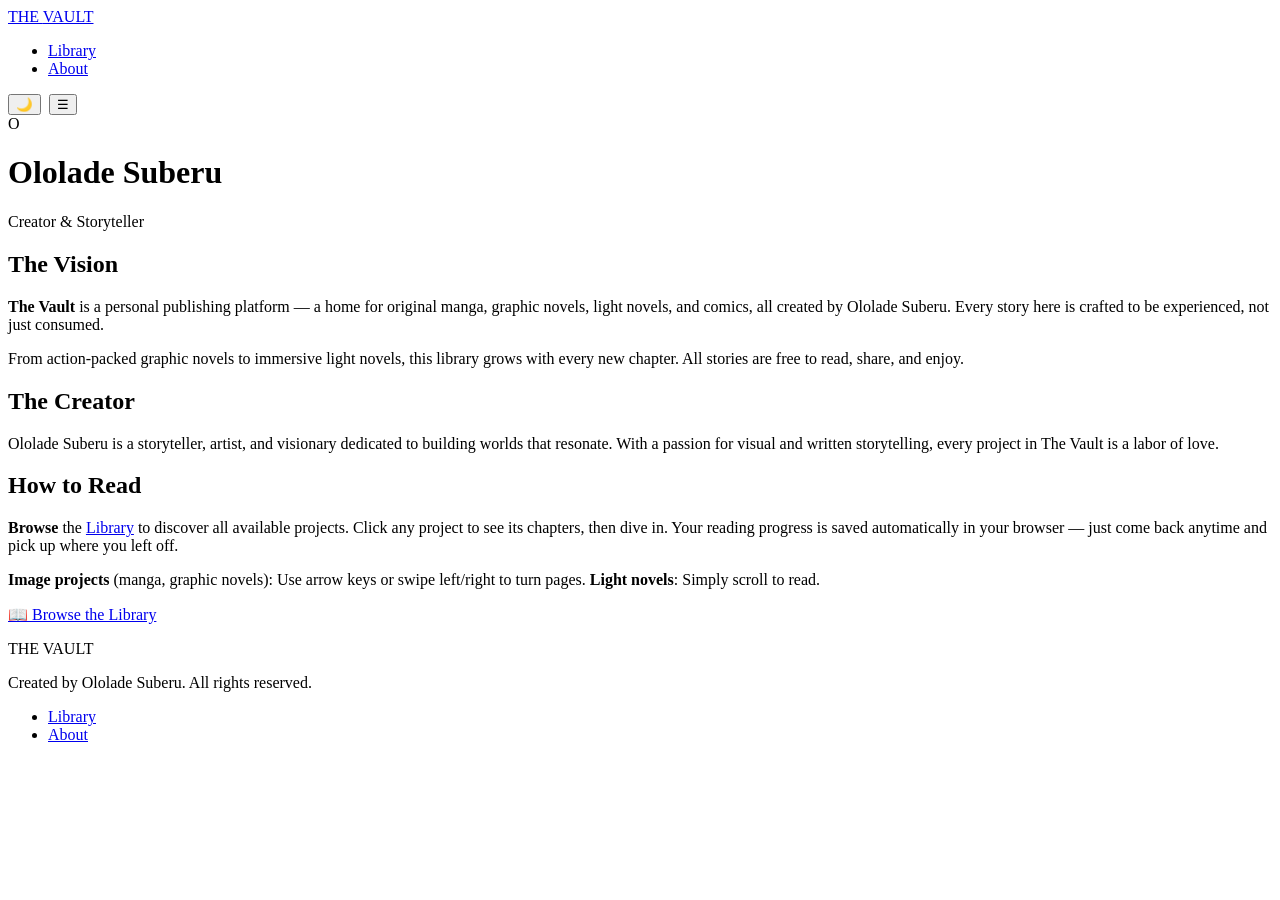
==== about.html @ 8b7f1907 "Add files via upload" ====
<!DOCTYPE html>
<html lang="en" data-theme="dark">
<head>
  <meta charset="UTF-8">
  <meta name="viewport" content="width=device-width, initial-scale=1.0, viewport-fit=cover">
  <title>About — The Vault</title>
  <link rel="stylesheet" href="css/styles.css">
  <link rel="manifest" href="manifest.json">
</head>
<body>
  <nav class="nav">
    <a href="index.html" class="nav-logo" id="siteLogo">THE <span>VAULT</span></a>
    <ul class="nav-links" id="navLinks">
      <li><a href="index.html">Library</a></li>
      <li><a href="about.html" class="active">About</a></li>
    </ul>
    <div style="display:flex;align-items:center;gap:8px;">
      <button class="theme-toggle" id="themeToggle" aria-label="Toggle theme">🌙</button>
      <button class="nav-toggle" id="navToggle" aria-label="Menu">☰</button>
    </div>
  </nav>

  <div class="about-hero halftone">
    <div class="about-avatar" id="authorAvatar">O</div>
    <h1 class="about-name">Ololade Suberu</h1>
    <p class="about-role">Creator &amp; Storyteller</p>
  </div>

  <div class="about-content">
    <div class="about-section animate-in">
      <h2>The Vision</h2>
      <p><strong>The Vault</strong> is a personal publishing platform — a home for original manga, graphic novels, light novels, and comics, all created by Ololade Suberu. Every story here is crafted to be experienced, not just consumed.</p>
      <p class="mt-2">From action-packed graphic novels to immersive light novels, this library grows with every new chapter. All stories are free to read, share, and enjoy.</p>
    </div>
    <div class="about-section animate-in">
      <h2>The Creator</h2>
      <p>Ololade Suberu is a storyteller, artist, and visionary dedicated to building worlds that resonate. With a passion for visual and written storytelling, every project in The Vault is a labor of love.</p>
    </div>
    <div class="about-section animate-in">
      <h2>How to Read</h2>
      <p><strong>Browse</strong> the <a href="index.html">Library</a> to discover all available projects. Click any project to see its chapters, then dive in. Your reading progress is saved automatically in your browser — just come back anytime and pick up where you left off.</p>
      <p class="mt-2"><strong>Image projects</strong> (manga, graphic novels): Use arrow keys or swipe left/right to turn pages. <strong>Light novels</strong>: Simply scroll to read.</p>
    </div>
    <div class="social-links" id="socialLinks"></div>
    <div class="text-center mt-4">
      <a href="index.html" class="btn btn-primary">📖 Browse the Library</a>
    </div>
  </div>

  <footer class="site-footer">
    <p class="footer-logo">THE <span>VAULT</span></p>
    <p class="footer-text">Created by Ololade Suberu. All rights reserved.</p>
    <ul class="footer-links">
      <li><a href="index.html">Library</a></li>
      <li><a href="about.html">About</a></li>
    </ul>
  </footer>
  <div class="toast-container" id="toastContainer"></div>
  <script src="js/config.js"></script>
  <script src="js/app.js"></script>
  <script>document.addEventListener('DOMContentLoaded',()=>{App.init();App.renderSocialLinks('socialLinks');});</script>
</body>
</html>
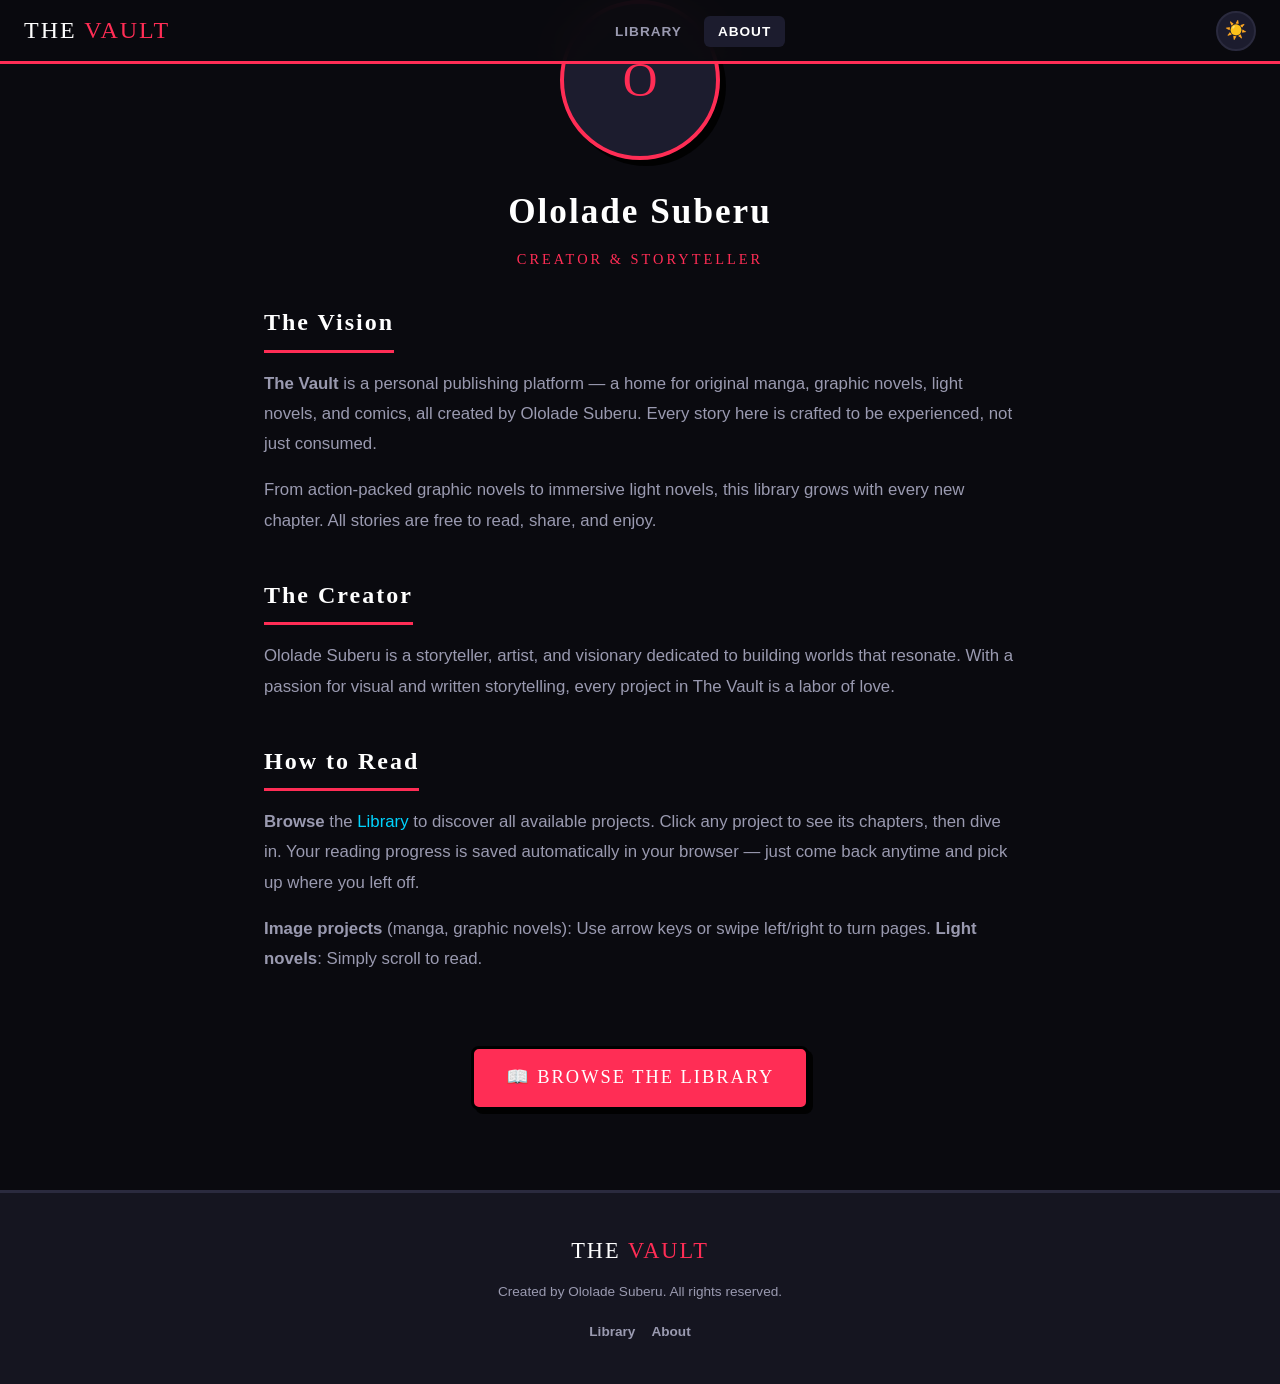
==== commit cedc9296: "Add files via upload" ====
--- a/about.html
+++ b/about.html
@@ -4,7 +4,7 @@
   <meta charset="UTF-8">
   <meta name="viewport" content="width=device-width, initial-scale=1.0, viewport-fit=cover">
   <title>About — The Vault</title>
-  <link rel="stylesheet" href="css/styles.css">
+  <link rel="stylesheet" href="styles.css">
   <link rel="manifest" href="manifest.json">
 </head>
 <body>
@@ -56,8 +56,8 @@
     </ul>
   </footer>
   <div class="toast-container" id="toastContainer"></div>
-  <script src="js/config.js"></script>
-  <script src="js/app.js"></script>
+  <script src="config.js"></script>
+  <script src="app.js"></script>
   <script>document.addEventListener('DOMContentLoaded',()=>{App.init();App.renderSocialLinks('socialLinks');});</script>
 </body>
 </html>
--- a/styles.css
+++ b/styles.css
@@ -0,0 +1,257 @@
+/* ============================================================
+   THE VAULT — Multi-Project Comic Pop-Art Theme
+   ============================================================ */
+@import url('https://fonts.googleapis.com/css2?family=Bangers&family=Nunito:wght@400;600;700;800&family=Permanent+Marker&family=Merriweather:ital,wght@0,400;0,700;1,400&display=swap');
+
+:root {
+  --primary:#FF2D55; --secondary:#FFD60A; --tertiary:#00D4FF;
+  --accent:#7B2FF7; --success:#30D158;
+  --bg:#0a0a0f; --bg-card:#151520; --bg-surface:#1c1c2e;
+  --text:#FFFFFF; --text-muted:#9a9ab0; --border:#2a2a3e;
+  --shadow:4px 4px 0 rgba(0,0,0,.9); --shadow-lg:6px 6px 0 rgba(0,0,0,.9);
+  --font-display:'Bangers',cursive; --font-body:'Nunito',sans-serif;
+  --font-accent:'Permanent Marker',cursive; --font-serif:'Merriweather',serif;
+  --nav-height:64px; --radius:12px; --transition:.25s cubic-bezier(.4,0,.2,1);
+}
+[data-theme="light"]{
+  --bg:#f5f3ee; --bg-card:#ffffff; --bg-surface:#ede9e1;
+  --text:#1a1a1a; --text-muted:#666; --border:#ddd;
+  --shadow:4px 4px 0 rgba(0,0,0,.15); --shadow-lg:6px 6px 0 rgba(0,0,0,.15);
+}
+
+*,*::before,*::after{margin:0;padding:0;box-sizing:border-box;}
+html{scroll-behavior:smooth;-webkit-text-size-adjust:100%;}
+body{font-family:var(--font-body);background:var(--bg);color:var(--text);line-height:1.6;overflow-x:hidden;min-height:100vh;transition:background var(--transition),color var(--transition);}
+a{color:var(--tertiary);text-decoration:none;transition:color var(--transition);}
+a:hover{color:var(--secondary);}
+img{max-width:100%;height:auto;display:block;}
+button{cursor:pointer;font-family:inherit;}
+
+/* Halftone & Speed Lines */
+.halftone{position:relative;}
+.halftone::before{content:'';position:absolute;inset:0;background-image:radial-gradient(circle,var(--primary) .6px,transparent .6px);background-size:10px 10px;opacity:.06;pointer-events:none;z-index:0;}
+.halftone>*{position:relative;z-index:1;}
+.speed-lines{background-image:repeating-linear-gradient(-45deg,transparent,transparent 8px,rgba(255,45,85,.04) 8px,rgba(255,45,85,.04) 9px);}
+
+/* Navigation */
+.nav{position:fixed;top:0;left:0;right:0;height:var(--nav-height);background:rgba(10,10,15,.92);backdrop-filter:blur(16px);-webkit-backdrop-filter:blur(16px);border-bottom:3px solid var(--primary);display:flex;align-items:center;justify-content:space-between;padding:0 24px;z-index:1000;transition:background var(--transition);}
+[data-theme="light"] .nav{background:rgba(245,243,238,.92);}
+.nav-logo{font-family:var(--font-display);font-size:1.5rem;color:var(--text);letter-spacing:2px;text-transform:uppercase;}
+.nav-logo span{color:var(--primary);}
+.nav-links{display:flex;gap:8px;align-items:center;list-style:none;}
+.nav-links a{color:var(--text-muted);font-weight:700;font-size:.85rem;text-transform:uppercase;letter-spacing:1px;padding:8px 14px;border-radius:6px;transition:all var(--transition);}
+.nav-links a:hover,.nav-links a.active{color:var(--text);background:var(--bg-surface);}
+.theme-toggle{background:var(--bg-surface);border:2px solid var(--border);color:var(--text);width:40px;height:40px;border-radius:50%;display:flex;align-items:center;justify-content:center;font-size:1.1rem;transition:all var(--transition);}
+.theme-toggle:hover{border-color:var(--secondary);transform:rotate(20deg);}
+.nav-toggle{display:none;background:none;border:none;color:var(--text);font-size:1.5rem;padding:8px;}
+
+/* Hero */
+.hero{min-height:55vh;display:flex;flex-direction:column;align-items:center;justify-content:center;text-align:center;padding:calc(var(--nav-height)+40px) 24px 40px;position:relative;overflow:hidden;}
+.hero::after{content:'';position:absolute;bottom:0;left:0;right:0;height:120px;background:linear-gradient(to top,var(--bg),transparent);pointer-events:none;}
+.hero-badge{font-family:var(--font-accent);font-size:.9rem;color:var(--secondary);text-transform:uppercase;letter-spacing:4px;margin-bottom:16px;animation:fadeSlideUp .8s ease-out;}
+.hero-title{font-family:var(--font-display);font-size:clamp(3rem,10vw,7rem);line-height:1;text-transform:uppercase;letter-spacing:4px;margin-bottom:24px;animation:fadeSlideUp .8s ease-out .15s both;}
+.hero-title .highlight{color:var(--primary);}
+.hero-tagline{font-size:clamp(1rem,2.5vw,1.2rem);color:var(--text-muted);max-width:580px;margin-bottom:40px;animation:fadeSlideUp .8s ease-out .3s both;}
+
+/* Buttons */
+.btn{display:inline-flex;align-items:center;gap:8px;font-family:var(--font-display);font-size:1.15rem;letter-spacing:2px;text-transform:uppercase;padding:14px 32px;border:3px solid #000;border-radius:8px;box-shadow:var(--shadow);transition:all var(--transition);text-decoration:none;position:relative;overflow:hidden;}
+.btn:active{transform:translate(3px,3px);box-shadow:none;}
+.btn-primary{background:var(--primary);color:#fff;}
+.btn-primary:hover{background:#e6264c;color:#fff;}
+.btn-secondary{background:var(--bg-card);color:var(--text);}
+.btn-secondary:hover{background:var(--bg-surface);color:var(--text);}
+.btn-small{font-size:.85rem;padding:8px 18px;border-width:2px;box-shadow:3px 3px 0 rgba(0,0,0,.8);}
+
+/* Section */
+.section{padding:60px 24px;max-width:1200px;margin:0 auto;}
+.section-header{text-align:center;margin-bottom:48px;}
+.section-title{font-family:var(--font-display);font-size:clamp(1.8rem,4vw,2.8rem);text-transform:uppercase;letter-spacing:3px;margin-bottom:12px;}
+.section-title span{color:var(--primary);}
+
+/* ========== FILTER BAR ========== */
+.filter-bar{display:flex;gap:8px;justify-content:center;flex-wrap:wrap;max-width:700px;margin:0 auto;}
+.filter-btn{background:var(--bg-card);border:2px solid var(--border);color:var(--text-muted);font-family:var(--font-display);font-size:.85rem;letter-spacing:1px;padding:8px 18px;border-radius:20px;transition:all var(--transition);text-transform:uppercase;}
+.filter-btn:hover{border-color:var(--primary);color:var(--text);}
+.filter-btn.active{background:var(--primary);border-color:var(--primary);color:#fff;}
+
+/* ========== PROJECT CARDS (Hub Grid) ========== */
+.project-grid{display:grid;grid-template-columns:repeat(auto-fill,minmax(280px,1fr));gap:24px;}
+.project-card{background:var(--bg-card);border:3px solid var(--border);border-radius:var(--radius);overflow:hidden;box-shadow:var(--shadow);transition:all var(--transition);cursor:pointer;position:relative;}
+.project-card:hover{transform:translate(-2px,-2px);box-shadow:var(--shadow-lg);border-color:var(--primary);}
+.project-card-cover{width:100%;aspect-ratio:3/4;background:var(--bg-surface);display:flex;align-items:center;justify-content:center;overflow:hidden;position:relative;}
+.project-card-cover img{width:100%;height:100%;object-fit:cover;}
+.project-card-cover .placeholder{font-family:var(--font-display);font-size:2.5rem;color:var(--text-muted);opacity:.2;}
+.project-card-info{padding:16px;}
+.project-card-type{display:inline-block;font-family:var(--font-accent);font-size:.65rem;color:#fff;text-transform:uppercase;letter-spacing:1px;padding:3px 10px;border-radius:4px;margin-bottom:8px;}
+.type-manga{background:#FF6B35;}
+.type-graphic-novel{background:var(--primary);}
+.type-light-novel{background:var(--accent);}
+.type-comic{background:var(--tertiary);color:#000;}
+.type-webtoon{background:var(--success);color:#000;}
+.project-card-title{font-family:var(--font-display);font-size:1.3rem;letter-spacing:1px;margin-bottom:6px;}
+.project-card-desc{font-size:.85rem;color:var(--text-muted);line-height:1.5;display:-webkit-box;-webkit-line-clamp:2;-webkit-box-orient:vertical;overflow:hidden;}
+.project-card-footer{display:flex;justify-content:space-between;align-items:center;margin-top:12px;font-size:.75rem;color:var(--text-muted);}
+.genre-tag{display:inline-block;background:var(--bg-surface);border:1px solid var(--border);padding:2px 8px;border-radius:10px;font-size:.7rem;font-weight:700;margin-right:4px;}
+.status-badge{font-family:var(--font-accent);font-size:.65rem;letter-spacing:1px;text-transform:uppercase;}
+.status-ongoing{color:var(--success);}
+.status-completed{color:var(--secondary);}
+.status-hiatus{color:var(--text-muted);}
+
+/* ========== PROJECT PAGE HEADER ========== */
+.project-header{padding:calc(var(--nav-height)+32px) 24px 40px;position:relative;}
+.project-header-inner{max-width:1000px;margin:0 auto;display:flex;gap:32px;align-items:flex-start;}
+.project-cover-wrap{flex-shrink:0;width:200px;}
+.project-cover{width:200px;aspect-ratio:3/4;background:var(--bg-surface);border:3px solid var(--border);border-radius:var(--radius);box-shadow:var(--shadow-lg);overflow:hidden;display:flex;align-items:center;justify-content:center;}
+.project-cover img{width:100%;height:100%;object-fit:cover;}
+.project-meta{flex:1;min-width:0;}
+.project-badges{display:flex;gap:8px;margin-bottom:12px;flex-wrap:wrap;align-items:center;}
+.project-title{font-family:var(--font-display);font-size:clamp(1.8rem,4vw,2.8rem);letter-spacing:2px;margin-bottom:12px;}
+.project-desc{color:var(--text-muted);font-size:1rem;line-height:1.7;margin-bottom:16px;}
+.project-genre-tags{display:flex;gap:6px;flex-wrap:wrap;margin-bottom:16px;}
+.project-stats{display:flex;gap:20px;font-size:.85rem;color:var(--text-muted);margin-bottom:20px;}
+.project-stats strong{color:var(--text);}
+.project-actions{display:flex;gap:12px;flex-wrap:wrap;}
+
+/* ========== CHAPTER LIST (Project Page) ========== */
+.chapter-list{display:flex;flex-direction:column;gap:8px;}
+.chapter-row{display:flex;align-items:center;gap:16px;background:var(--bg-card);border:2px solid var(--border);border-radius:var(--radius);padding:16px 20px;transition:all var(--transition);cursor:pointer;}
+.chapter-row:hover{border-color:var(--primary);transform:translateX(4px);}
+.chapter-row.coming-soon{opacity:.5;cursor:default;}
+.chapter-row.coming-soon:hover{border-color:var(--border);transform:none;}
+.chapter-row-num{font-family:var(--font-display);font-size:1.5rem;color:var(--primary);min-width:36px;text-align:center;}
+.chapter-row-info{flex:1;min-width:0;}
+.chapter-row-title{font-family:var(--font-display);font-size:1.1rem;letter-spacing:1px;}
+.chapter-row-sub{font-size:.8rem;color:var(--text-muted);}
+.chapter-row-meta{font-size:.75rem;color:var(--text-muted);white-space:nowrap;}
+.chapter-row-badge{font-family:var(--font-accent);font-size:.65rem;color:var(--accent);letter-spacing:1px;text-transform:uppercase;}
+
+/* Continue Banner */
+.continue-banner{background:linear-gradient(135deg,var(--bg-surface),var(--bg-card));border:3px solid var(--secondary);border-radius:var(--radius);padding:20px 24px;display:flex;align-items:center;justify-content:space-between;gap:16px;box-shadow:var(--shadow);}
+.continue-info{flex:1;}
+.continue-label{font-family:var(--font-accent);color:var(--secondary);font-size:.8rem;letter-spacing:2px;text-transform:uppercase;}
+.continue-title{font-family:var(--font-display);font-size:1.2rem;letter-spacing:1px;margin-top:4px;}
+
+/* ========== READER ========== */
+.reader-container{min-height:100vh;padding-top:var(--nav-height);display:flex;flex-direction:column;}
+.reader-toolbar{background:var(--bg-card);border-bottom:2px solid var(--border);padding:10px 24px;display:flex;align-items:center;justify-content:space-between;gap:16px;position:sticky;top:var(--nav-height);z-index:50;}
+.reader-chapter-title{font-family:var(--font-display);font-size:1rem;letter-spacing:1px;white-space:nowrap;overflow:hidden;text-overflow:ellipsis;}
+.reader-page-info{font-size:.85rem;color:var(--text-muted);font-weight:700;white-space:nowrap;}
+.reader-toolbar-actions{display:flex;gap:8px;}
+.toolbar-btn{background:var(--bg-surface);border:2px solid var(--border);color:var(--text);width:36px;height:36px;border-radius:6px;display:flex;align-items:center;justify-content:center;font-size:.95rem;transition:all var(--transition);}
+.toolbar-btn:hover{border-color:var(--primary);}
+.toolbar-btn.active{background:var(--primary);border-color:var(--primary);color:#fff;}
+.reader-progress{height:4px;background:var(--bg-surface);position:sticky;top:calc(var(--nav-height)+52px);z-index:49;}
+.reader-progress-fill{height:100%;background:linear-gradient(90deg,var(--primary),var(--secondary));transition:width .3s ease;}
+.reader-viewport{flex:1;display:flex;align-items:center;justify-content:center;padding:24px;position:relative;min-height:60vh;user-select:none;-webkit-user-select:none;}
+.reader-page{max-width:800px;width:100%;border:3px solid var(--border);border-radius:var(--radius);overflow:hidden;box-shadow:var(--shadow-lg);transition:opacity .3s ease,transform .3s ease;background:var(--bg-card);}
+.reader-page img{width:100%;height:auto;display:block;}
+.reader-page .page-placeholder{aspect-ratio:2/3;display:flex;flex-direction:column;align-items:center;justify-content:center;gap:12px;background:var(--bg-surface);font-family:var(--font-display);color:var(--text-muted);}
+.page-placeholder .page-num{font-size:4rem;opacity:.2;}
+.page-placeholder .page-label{font-size:1rem;opacity:.4;letter-spacing:2px;}
+.reader-nav{position:absolute;top:50%;transform:translateY(-50%);z-index:10;}
+.reader-nav.prev{left:8px;} .reader-nav.next{right:8px;}
+.nav-arrow{background:var(--bg-card);border:3px solid var(--border);color:var(--text);width:48px;height:48px;border-radius:50%;display:flex;align-items:center;justify-content:center;font-size:1.2rem;box-shadow:var(--shadow);transition:all var(--transition);}
+.nav-arrow:hover{background:var(--primary);border-color:var(--primary);color:#fff;}
+.nav-arrow:active{transform:translate(2px,2px);box-shadow:none;}
+.reader-footer{background:var(--bg-card);border-top:2px solid var(--border);padding:16px 24px;display:flex;align-items:center;justify-content:space-between;}
+.reader-footer-nav{display:flex;gap:12px;}
+.page-enter{opacity:0;transform:translateX(30px);}
+.page-enter-active{opacity:1;transform:translateX(0);}
+
+/* ========== TEXT READER (Light Novels) ========== */
+.text-reader{flex:1;padding:32px 24px 60px;max-width:720px;margin:0 auto;width:100%;}
+.text-reader-content{font-family:var(--font-serif);font-size:1.1rem;line-height:2;color:var(--text);transition:font-size .2s ease;}
+.text-reader-content h1,.text-reader-content h2,.text-reader-content h3{font-family:var(--font-display);letter-spacing:2px;margin:32px 0 16px;color:var(--primary);}
+.text-reader-content p{margin-bottom:1.2em;text-indent:1.5em;}
+.text-reader-content p:first-of-type{text-indent:0;}
+.text-reader-content blockquote{border-left:4px solid var(--primary);padding:12px 20px;margin:24px 0;background:var(--bg-surface);border-radius:0 var(--radius) var(--radius) 0;font-style:italic;}
+.text-reader-content hr{border:none;height:2px;background:var(--border);margin:40px auto;max-width:200px;}
+.text-reader-content em{color:var(--tertiary);}
+
+/* About */
+.about-hero{padding:calc(var(--nav-height)+60px) 24px 40px;text-align:center;}
+.about-content{max-width:800px;margin:0 auto;padding:0 24px 80px;}
+.about-avatar{width:160px;height:160px;border-radius:50%;border:4px solid var(--primary);box-shadow:var(--shadow-lg);margin:0 auto 24px;background:var(--bg-surface);display:flex;align-items:center;justify-content:center;font-family:var(--font-display);font-size:3rem;color:var(--primary);overflow:hidden;}
+.about-avatar img{width:100%;height:100%;object-fit:cover;}
+.about-name{font-family:var(--font-display);font-size:2.2rem;letter-spacing:2px;margin-bottom:8px;}
+.about-role{color:var(--primary);font-family:var(--font-accent);font-size:.9rem;letter-spacing:3px;text-transform:uppercase;margin-bottom:32px;}
+.about-section{margin-bottom:40px;}
+.about-section h2{font-family:var(--font-display);font-size:1.5rem;letter-spacing:2px;margin-bottom:16px;padding-bottom:8px;border-bottom:3px solid var(--primary);display:inline-block;}
+.about-section p{color:var(--text-muted);font-size:1.05rem;line-height:1.8;}
+.social-links{display:flex;gap:12px;justify-content:center;flex-wrap:wrap;margin-top:32px;}
+.social-link{display:inline-flex;align-items:center;gap:8px;background:var(--bg-surface);border:2px solid var(--border);padding:10px 20px;border-radius:8px;color:var(--text);font-weight:700;font-size:.85rem;transition:all var(--transition);}
+.social-link:hover{border-color:var(--primary);color:var(--primary);}
+
+/* Footer */
+.site-footer{background:var(--bg-card);border-top:3px solid var(--border);padding:40px 24px;text-align:center;}
+.footer-logo{font-family:var(--font-display);font-size:1.4rem;letter-spacing:2px;margin-bottom:12px;}
+.footer-logo span{color:var(--primary);}
+.footer-text{color:var(--text-muted);font-size:.85rem;margin-bottom:16px;}
+.footer-links{display:flex;gap:16px;justify-content:center;flex-wrap:wrap;list-style:none;}
+.footer-links a{color:var(--text-muted);font-size:.85rem;font-weight:700;transition:color var(--transition);}
+.footer-links a:hover{color:var(--primary);}
+
+/* Toast */
+.toast-container{position:fixed;bottom:24px;right:24px;z-index:9999;display:flex;flex-direction:column;gap:8px;}
+.toast{background:var(--bg-card);border:2px solid var(--primary);border-radius:8px;padding:12px 20px;font-size:.9rem;font-weight:700;box-shadow:var(--shadow);animation:toastIn .3s ease-out;display:flex;align-items:center;gap:8px;}
+.toast.success{border-color:var(--success);} .toast.info{border-color:var(--tertiary);}
+.toast-icon{font-size:1.1rem;}
+
+/* Share Modal */
+.modal-overlay{position:fixed;inset:0;background:rgba(0,0,0,.7);backdrop-filter:blur(4px);display:flex;align-items:center;justify-content:center;z-index:9000;opacity:0;pointer-events:none;transition:opacity .25s ease;}
+.modal-overlay.active{opacity:1;pointer-events:all;}
+.modal{background:var(--bg-card);border:3px solid var(--primary);border-radius:var(--radius);padding:32px;max-width:420px;width:90%;box-shadow:var(--shadow-lg);text-align:center;}
+.modal h3{font-family:var(--font-display);font-size:1.5rem;letter-spacing:2px;margin-bottom:20px;}
+.share-options{display:grid;grid-template-columns:1fr 1fr;gap:10px;margin-bottom:20px;}
+.share-btn{display:flex;flex-direction:column;align-items:center;gap:6px;padding:14px;background:var(--bg-surface);border:2px solid var(--border);border-radius:8px;color:var(--text);font-size:.8rem;font-weight:700;transition:all var(--transition);}
+.share-btn:hover{border-color:var(--primary);}
+.share-btn .share-icon{font-size:1.4rem;}
+.copy-link{display:flex;gap:8px;}
+.copy-link input{flex:1;background:var(--bg-surface);border:2px solid var(--border);border-radius:6px;padding:8px 12px;color:var(--text);font-size:.85rem;font-family:var(--font-body);}
+.modal-close{background:none;border:none;color:var(--text-muted);font-size:1.2rem;position:absolute;top:12px;right:16px;}
+
+/* Animations */
+@keyframes fadeSlideUp{from{opacity:0;transform:translateY(20px);}to{opacity:1;transform:translateY(0);}}
+@keyframes toastIn{from{opacity:0;transform:translateX(40px);}to{opacity:1;transform:translateX(0);}}
+.animate-in{animation:fadeSlideUp .6s ease-out both;}
+.stagger>*:nth-child(1){animation-delay:.05s;}.stagger>*:nth-child(2){animation-delay:.1s;}.stagger>*:nth-child(3){animation-delay:.15s;}.stagger>*:nth-child(4){animation-delay:.2s;}.stagger>*:nth-child(5){animation-delay:.25s;}.stagger>*:nth-child(6){animation-delay:.3s;}
+
+/* Scrollbar */
+::-webkit-scrollbar{width:8px;}
+::-webkit-scrollbar-track{background:var(--bg);}
+::-webkit-scrollbar-thumb{background:var(--bg-surface);border-radius:4px;}
+::-webkit-scrollbar-thumb:hover{background:var(--primary);}
+
+/* ========== RESPONSIVE ========== */
+@media(max-width:768px){
+  .nav-links{display:none;}
+  .nav-links.open{display:flex;flex-direction:column;position:fixed;top:var(--nav-height);left:0;right:0;background:var(--bg-card);border-bottom:3px solid var(--primary);padding:16px;gap:4px;}
+  .nav-links.open a{padding:12px 16px;}
+  .nav-toggle{display:block;}
+  .project-header-inner{flex-direction:column;align-items:center;text-align:center;}
+  .project-cover-wrap{width:160px;}
+  .project-cover{width:160px;}
+  .project-genre-tags,.project-actions,.project-badges{justify-content:center;}
+  .project-stats{justify-content:center;}
+  .project-grid{grid-template-columns:repeat(auto-fill,minmax(160px,1fr));gap:16px;}
+  .reader-viewport{padding:12px 4px;}
+  .nav-arrow{width:36px;height:36px;font-size:.9rem;}
+  .reader-nav.prev{left:2px;} .reader-nav.next{right:2px;}
+  .continue-banner{flex-direction:column;text-align:center;}
+  .text-reader{padding:20px 16px 40px;}
+  .text-reader-content{font-size:1rem;}
+  .modal{padding:24px 16px;}
+}
+@media(max-width:480px){
+  .project-grid{grid-template-columns:1fr 1fr;gap:12px;}
+  .reader-toolbar{padding:8px 12px;}
+  .reader-chapter-title{font-size:.85rem;}
+  .toolbar-btn{width:32px;height:32px;}
+  .btn{font-size:1rem;padding:12px 24px;}
+  .chapter-row{padding:12px 14px;gap:10px;}
+}
+
+.container{max-width:1200px;margin:0 auto;padding:0 24px;}
+.text-center{text-align:center;}
+.mt-2{margin-top:16px;} .mt-4{margin-top:32px;} .mb-2{margin-bottom:16px;}
+.hidden{display:none!important;}
